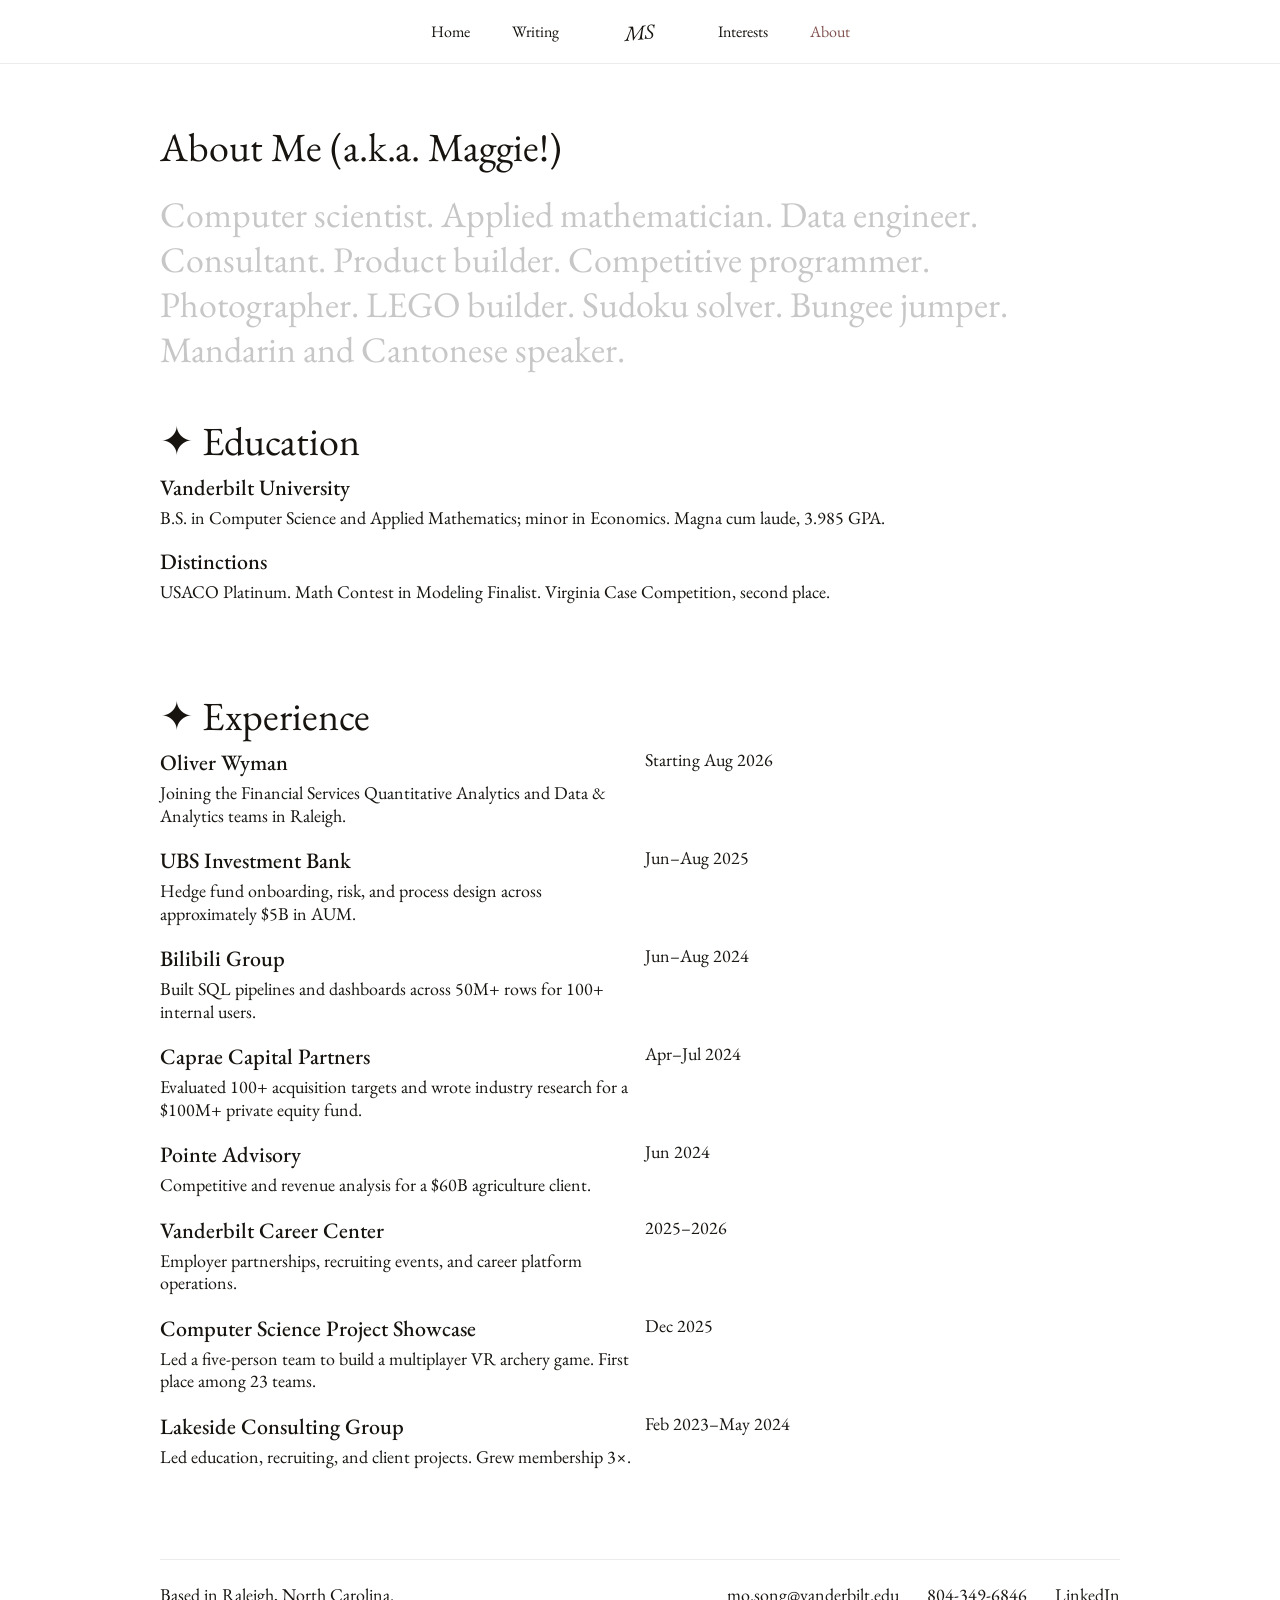
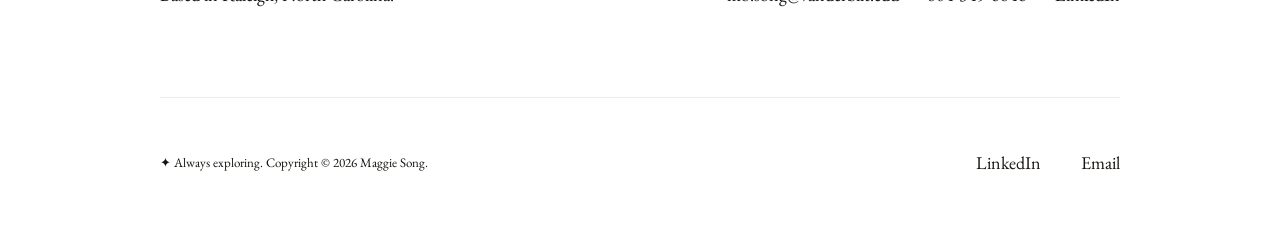
==== about.html @ fc3ee37d "Update" ====
<!DOCTYPE html>
<html lang="en">
<head>
  <meta charset="UTF-8">
  <meta name="viewport" content="width=device-width, initial-scale=1.0">
  <meta name="description" content="About Mo (Maggie) Song—computer scientist, applied mathematician, and incoming Oliver Wyman analyst.">
  <title>About — Maggie Song</title>
  <link rel="stylesheet" href="styles.css">
</head>
<body>
  <header class="site-nav">
    <nav class="nav-inner" aria-label="Primary navigation">
      <a href="index.html">Home</a>
      <a href="writing.html">Writing</a>
      <a class="nav-mark" href="index.html" aria-label="Maggie Song home">MS</a>
      <a href="interests.html">Interests</a>
      <a aria-current="page" href="about.html">About</a>
    </nav>
  </header>

  <main class="page standard-page">
    <h1 class="page-title">About Me (a.k.a. Maggie!)</h1>
    <h2 class="about-lede">Computer scientist. Applied mathematician. Data engineer. Consultant. Product builder. Competitive programmer. Photographer. LEGO builder. Sudoku solver. Bungee jumper. Mandarin and Cantonese speaker.</h2>

    <section class="about-section">
      <h2>✦ Education</h2>
      <div class="education-list">
        <article class="education-item">
          <h3>Vanderbilt University</h3>
          <p>B.S. in Computer Science and Applied Mathematics; minor in Economics. Magna cum laude, 3.985 GPA.</p>
        </article>
        <article class="education-item">
          <h3>Distinctions</h3>
          <p>USACO Platinum. Math Contest in Modeling Finalist. Virginia Case Competition, second place.</p>
        </article>
      </div>
    </section>

    <section class="about-section">
      <h2>✦ Experience</h2>
      <div class="experience-list">
        <article class="experience-item">
          <div>
            <h3>Oliver Wyman</h3>
            <p>Joining the Financial Services Quantitative Analytics and Data &amp; Analytics teams in Raleigh.</p>
          </div>
          <time>Starting Aug 2026</time>
        </article>
        <article class="experience-item">
          <div>
            <h3>UBS Investment Bank</h3>
            <p>Hedge fund onboarding, risk, and process design across approximately $5B in AUM.</p>
          </div>
          <time>Jun–Aug 2025</time>
        </article>
        <article class="experience-item">
          <div>
            <h3>Bilibili Group</h3>
            <p>Built SQL pipelines and dashboards across 50M+ rows for 100+ internal users.</p>
          </div>
          <time>Jun–Aug 2024</time>
        </article>
        <article class="experience-item">
          <div>
            <h3>Caprae Capital Partners</h3>
            <p>Evaluated 100+ acquisition targets and wrote industry research for a $100M+ private equity fund.</p>
          </div>
          <time>Apr–Jul 2024</time>
        </article>
        <article class="experience-item">
          <div>
            <h3>Pointe Advisory</h3>
            <p>Competitive and revenue analysis for a $60B agriculture client.</p>
          </div>
          <time>Jun 2024</time>
        </article>
        <article class="experience-item">
          <div>
            <h3>Vanderbilt Career Center</h3>
            <p>Employer partnerships, recruiting events, and career platform operations.</p>
          </div>
          <time>2025–2026</time>
        </article>
        <article class="experience-item">
          <div>
            <h3>Computer Science Project Showcase</h3>
            <p>Led a five-person team to build a multiplayer VR archery game. First place among 23 teams.</p>
          </div>
          <time>Dec 2025</time>
        </article>
        <article class="experience-item">
          <div>
            <h3>Lakeside Consulting Group</h3>
            <p>Led education, recruiting, and client projects. Grew membership 3×.</p>
          </div>
          <time>Feb 2023–May 2024</time>
        </article>
      </div>
    </section>

    <section class="about-contact" aria-label="Contact">
      <p>Based in Raleigh, North Carolina.</p>
      <div>
        <a href="mailto:mo.song@vanderbilt.edu">mo.song@vanderbilt.edu</a>
        <a href="tel:+18043496846">804-349-6846</a>
        <a href="https://www.linkedin.com/in/mo-maggie-song/" target="_blank" rel="noopener noreferrer">LinkedIn</a>
      </div>
    </section>
  </main>

  <footer class="page footer">
    <p>✦ Always exploring. Copyright © 2026 Maggie Song.</p>
    <div class="footer-links">
      <a href="https://www.linkedin.com/in/mo-maggie-song/" target="_blank" rel="noopener noreferrer">LinkedIn</a>
      <a href="mailto:mo.song@vanderbilt.edu">Email</a>
    </div>
  </footer>
</body>
</html>
---- styles.css ----
@import url("https://fonts.googleapis.com/css2?family=Allura&family=EB+Garamond:wght@400;500&display=swap");

:root {
  --ink: #171410;
  --muted: #c7c7c7;
  --accent: #80514d;
  --link: #238db3;
  --rule: #ececec;
  --page-width: 960px;
}

* {
  box-sizing: border-box;
}

html {
  scroll-behavior: smooth;
}

body {
  margin: 0;
  background: #fff;
  color: var(--ink);
  font-family: "EB Garamond", Georgia, serif;
  font-size: 18px;
  line-height: 1.25;
  -webkit-font-smoothing: antialiased;
}

a {
  color: var(--link);
  text-decoration: underline;
  text-decoration-thickness: 1px;
  text-underline-offset: 2px;
}

.page {
  width: min(calc(100% - 48px), var(--page-width));
  margin-inline: auto;
}

.site-nav {
  height: 64px;
  border-bottom: 1px solid var(--rule);
}

.nav-inner {
  display: grid;
  grid-template-columns: repeat(5, auto);
  gap: 42px;
  align-items: center;
  justify-content: center;
  height: 100%;
}

.nav-inner a {
  color: var(--ink);
  font-size: 16px;
  line-height: 1;
  text-decoration: none;
}

.nav-inner a:hover,
.nav-inner a[aria-current="page"] {
  color: var(--accent);
}

.nav-mark {
  display: grid;
  width: 75px;
  height: 50px;
  place-items: center;
  font-size: 21px !important;
  font-style: italic;
  letter-spacing: -0.08em;
  transform: rotate(-5deg);
}

h1,
h2,
h3,
h4,
h5,
p {
  margin-top: 0;
}

h1,
h2,
h3,
h4,
h5 {
  font-weight: 400;
}

.home-hero {
  display: grid;
  grid-template-columns: 440px 465px;
  gap: 55px;
  padding-top: 115px;
}

.home-title {
  align-self: end;
  padding-bottom: 8px;
}

.home-title h1 {
  margin-bottom: 0;
  font-size: 40px;
  line-height: 44px;
}

.tagline {
  margin: -3px 0 0;
  color: var(--accent);
  font-size: 36px;
  line-height: 36px;
}

.flourish {
  display: inline-block;
  margin-right: 7px;
  color: var(--ink);
  font-size: 22px;
  transform: rotate(-8deg);
}

.home-photo {
  width: 465px;
  height: 163px;
  border-radius: 15px;
  object-fit: cover;
  object-position: 50% 56%;
}

.home-copy {
  width: 840px;
  margin-top: 58px;
}

.home-copy p {
  margin-bottom: 17px;
}

.home-signature {
  margin: 65px 0 90px;
  font-family: "Allura", cursive;
  font-size: 62px;
  letter-spacing: -0.02em;
  transform: rotate(-3deg);
  transform-origin: left center;
}

.footer {
  display: flex;
  align-items: center;
  justify-content: space-between;
  gap: 40px;
  min-height: 132px;
  border-top: 1px solid var(--rule);
}

.footer p {
  margin: 0;
  font-size: 13px;
}

.footer-links {
  display: flex;
  gap: 40px;
}

.footer-links a {
  color: var(--ink);
  text-decoration: none;
}

.standard-page {
  padding-top: 61px;
}

.page-title {
  margin-bottom: 30px;
  font-size: 40px;
  line-height: 44px;
}

.intro-copy {
  width: 642px;
}

.intro-copy p {
  margin-bottom: 18px;
}

.permissions {
  margin-top: 33px;
  color: #aaa;
  font-size: 13px;
}

.writing-list {
  margin: 110px 0 190px;
}

.writing-item {
  display: grid;
  grid-template-columns: 178px 1fr;
  gap: 30px;
  align-items: center;
  min-height: 102px;
  margin-bottom: 28px;
  color: inherit;
  text-decoration: none;
}

.writing-thumb,
.writing-placeholder {
  width: 178px;
  height: 100px;
  border: 1px solid var(--rule);
  border-radius: 13px;
  object-fit: cover;
}

.writing-item h2 {
  margin: 0;
  color: #666;
  font-size: 24px;
  line-height: 24px;
}

.writing-item time {
  display: block;
  color: #888;
  font-size: 18px;
  line-height: 23px;
}

.attention-intro {
  width: 500px;
  margin: 0 auto 66px;
  text-align: center;
}

.attention-intro .page-title {
  margin-bottom: 24px;
}

.attention-intro p {
  margin-bottom: 7px;
}

.attention-section {
  width: 816px;
  margin-bottom: 74px;
}

.attention-section h2 {
  margin-bottom: 41px;
  font-size: 36px;
  line-height: 36px;
}

.attention-section h3 {
  margin: 0 0 13px;
  font-family: Arial, sans-serif;
  font-size: 20px;
  font-weight: 400;
}

.attention-section p {
  margin-bottom: 18px;
}

.about-lede {
  margin: -7px 0 47px;
  color: var(--muted);
  font-size: 36px;
  line-height: 45px;
}

.about-section {
  margin-bottom: 91px;
}

.about-section > h2 {
  margin-bottom: 9px;
  font-size: 40px;
  line-height: 44px;
}

.education-list {
  width: 960px;
}

.education-item {
  margin-bottom: 16px;
}

.education-item h3 {
  margin-bottom: 4px;
  font-size: 22px;
  line-height: 31px;
  font-weight: 500;
}

.education-item p {
  margin: 0;
}

.experience-list {
  width: 960px;
}

.experience-item {
  display: grid;
  grid-template-columns: 475px 1fr;
  gap: 10px;
  margin-bottom: 18px;
}

.experience-item h3 {
  margin-bottom: 4px;
  font-size: 22px;
  line-height: 31px;
  font-weight: 500;
}

.experience-item p {
  margin-bottom: 0;
}

.experience-item time {
  padding-top: 2px;
}

.about-contact {
  display: flex;
  align-items: center;
  justify-content: space-between;
  gap: 32px;
  margin: 8px 0 90px;
  padding-top: 24px;
  border-top: 1px solid var(--rule);
}

.about-contact p {
  margin: 0;
}

.about-contact div {
  display: flex;
  gap: 28px;
}

.about-contact a {
  color: var(--ink);
  text-decoration: none;
}

@media (max-width: 760px) {
  body {
    font-size: 17px;
  }

  .page {
    width: min(calc(100% - 32px), var(--page-width));
  }

  .site-nav {
    height: auto;
  }

  .nav-inner {
    grid-template-columns: repeat(5, auto);
    gap: 0;
    justify-content: space-between;
    min-height: 62px;
    padding: 0 16px;
  }

  .nav-inner a {
    font-size: 14px;
  }

  .nav-mark {
    width: 42px;
    font-size: 18px !important;
  }

  .home-hero {
    grid-template-columns: 1fr;
    gap: 32px;
    padding-top: 65px;
  }

  .home-title {
    order: 2;
  }

  .home-photo {
    width: 100%;
    height: min(43vw, 210px);
  }

  .home-title h1,
  .page-title {
    font-size: 36px;
    line-height: 40px;
  }

  .tagline,
  .attention-section h2,
  .about-lede {
    font-size: 31px;
    line-height: 37px;
  }

  .home-copy,
  .intro-copy,
  .attention-intro,
  .attention-section,
  .education-list,
  .experience-list {
    width: 100%;
  }

  .home-copy {
    margin-top: 48px;
  }

  .writing-list {
    margin-top: 72px;
  }

  .writing-item {
    grid-template-columns: 112px 1fr;
    gap: 18px;
  }

  .writing-thumb,
  .writing-placeholder {
    width: 112px;
    height: 76px;
  }

  .writing-item h2 {
    font-size: 20px;
    line-height: 22px;
  }

  .writing-item time {
    font-size: 15px;
  }

  .attention-intro {
    margin-bottom: 70px;
  }

  .attention-section h3 {
    font-size: 18px;
  }

  .experience-item {
    grid-template-columns: 1fr;
    gap: 0;
    margin-bottom: 28px;
  }

  .about-contact,
  .about-contact div {
    align-items: flex-start;
    flex-direction: column;
  }

  .about-contact {
    gap: 15px;
  }

  .about-contact div {
    gap: 8px;
  }

  .footer {
    align-items: flex-start;
    flex-direction: column;
    justify-content: center;
    gap: 15px;
    padding: 30px 0;
  }
}

@media (prefers-reduced-motion: reduce) {
  html {
    scroll-behavior: auto;
  }
}
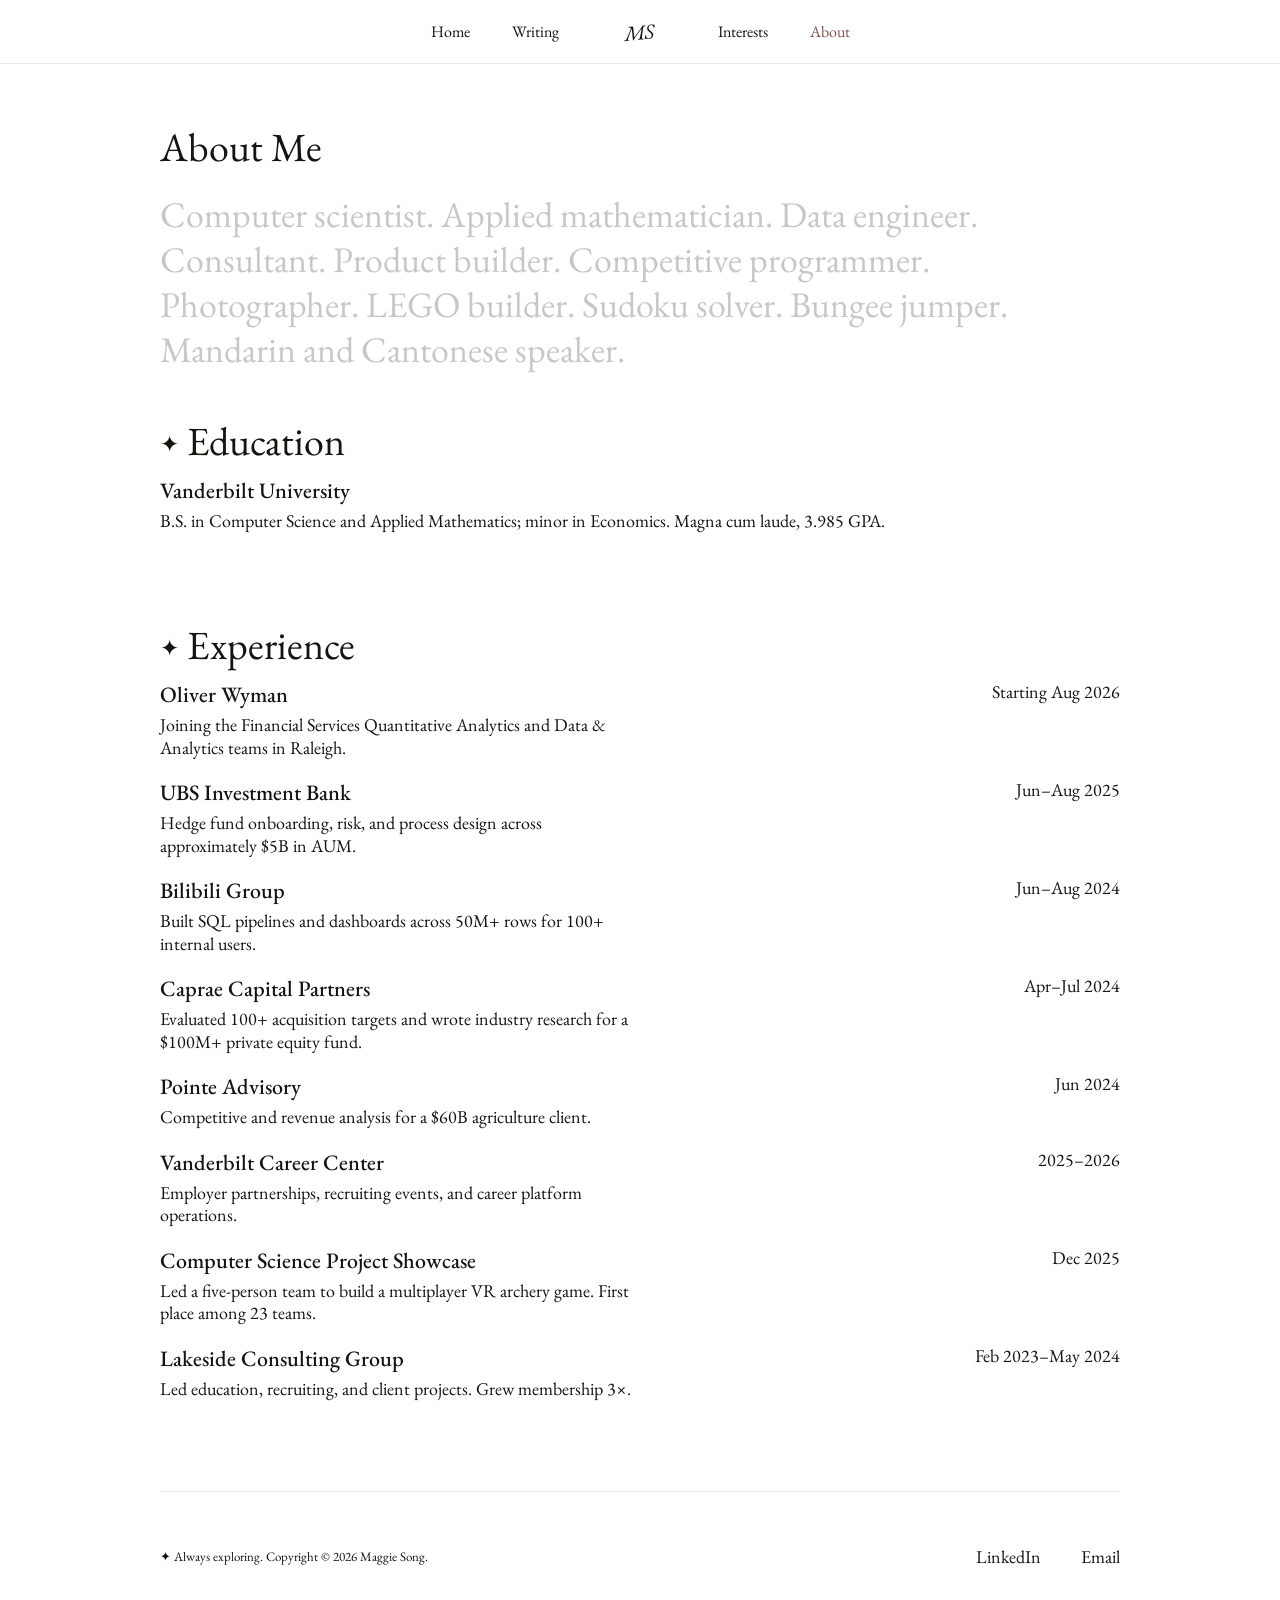
==== commit 2029a356: "Style changes" ====
--- a/about.html
+++ b/about.html
@@ -19,25 +19,21 @@
   </header>
 
   <main class="page standard-page">
-    <h1 class="page-title">About Me (a.k.a. Maggie!)</h1>
+    <h1 class="page-title">About Me</h1>
     <h2 class="about-lede">Computer scientist. Applied mathematician. Data engineer. Consultant. Product builder. Competitive programmer. Photographer. LEGO builder. Sudoku solver. Bungee jumper. Mandarin and Cantonese speaker.</h2>
 
     <section class="about-section">
-      <h2>✦ Education</h2>
+      <h2><span class="section-symbol" aria-hidden="true">✦</span> Education</h2>
       <div class="education-list">
         <article class="education-item">
           <h3>Vanderbilt University</h3>
           <p>B.S. in Computer Science and Applied Mathematics; minor in Economics. Magna cum laude, 3.985 GPA.</p>
         </article>
-        <article class="education-item">
-          <h3>Distinctions</h3>
-          <p>USACO Platinum. Math Contest in Modeling Finalist. Virginia Case Competition, second place.</p>
-        </article>
       </div>
     </section>
 
     <section class="about-section">
-      <h2>✦ Experience</h2>
+      <h2><span class="section-symbol" aria-hidden="true">✦</span> Experience</h2>
       <div class="experience-list">
         <article class="experience-item">
           <div>
@@ -97,15 +93,6 @@
         </article>
       </div>
     </section>
-
-    <section class="about-contact" aria-label="Contact">
-      <p>Based in Raleigh, North Carolina.</p>
-      <div>
-        <a href="mailto:mo.song@vanderbilt.edu">mo.song@vanderbilt.edu</a>
-        <a href="tel:+18043496846">804-349-6846</a>
-        <a href="https://www.linkedin.com/in/mo-maggie-song/" target="_blank" rel="noopener noreferrer">LinkedIn</a>
-      </div>
-    </section>
   </main>
 
   <footer class="page footer">
--- a/styles.css
+++ b/styles.css
@@ -231,11 +231,20 @@
   line-height: 24px;
 }
 
+.writing-item > div {
+  display: grid;
+  grid-template-columns: minmax(0, 1fr) auto;
+  gap: 28px;
+  align-items: baseline;
+}
+
 .writing-item time {
   display: block;
   color: #888;
   font-size: 18px;
   line-height: 23px;
+  text-align: right;
+  white-space: nowrap;
 }
 
 .attention-intro {
@@ -291,6 +300,12 @@
   line-height: 44px;
 }
 
+.section-symbol {
+  display: inline-block;
+  font-size: 0.58em;
+  vertical-align: 0.14em;
+}
+
 .education-list {
   width: 960px;
 }
@@ -333,7 +348,10 @@
 }
 
 .experience-item time {
+  justify-self: end;
   padding-top: 2px;
+  text-align: right;
+  white-space: nowrap;
 }
 
 .about-contact {
@@ -451,8 +469,14 @@
     line-height: 22px;
   }
 
+  .writing-item > div {
+    grid-template-columns: 1fr;
+    gap: 3px;
+  }
+
   .writing-item time {
     font-size: 15px;
+    text-align: right;
   }
 
   .attention-intro {
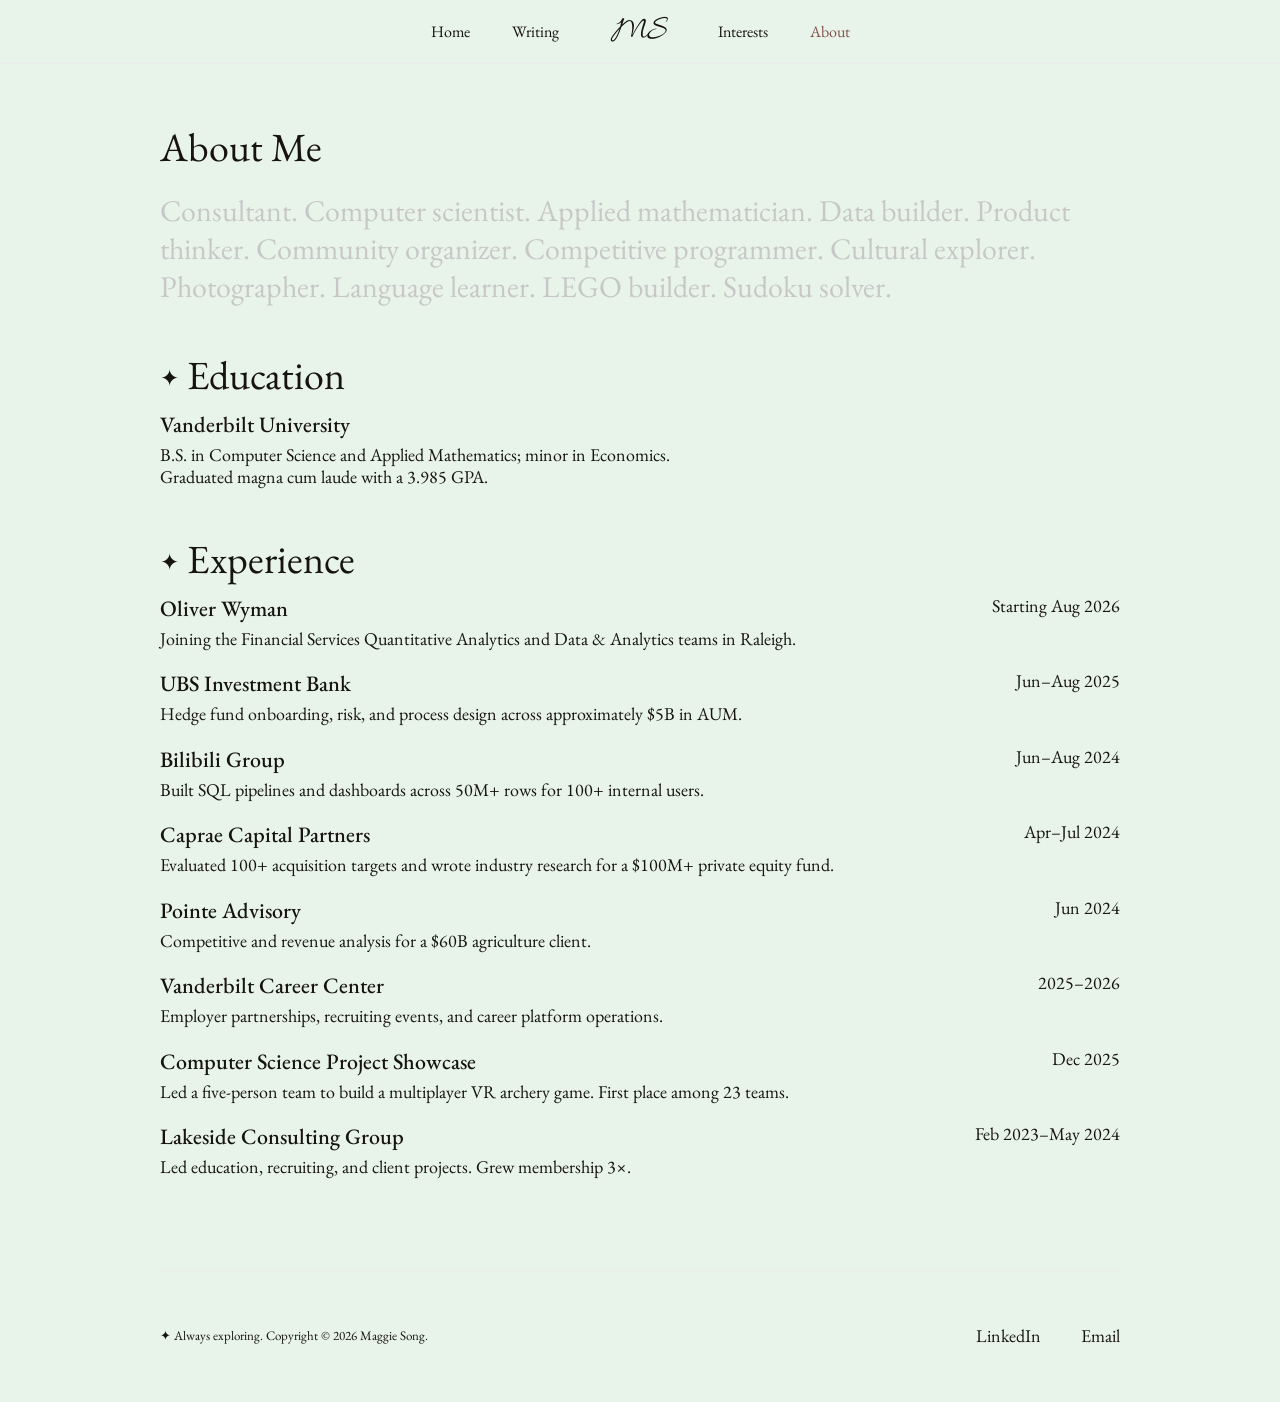
==== commit 2831c8c0: "Content changes" ====
--- a/about.html
+++ b/about.html
@@ -20,14 +20,14 @@
 
   <main class="page standard-page">
     <h1 class="page-title">About Me</h1>
-    <h2 class="about-lede">Computer scientist. Applied mathematician. Data engineer. Consultant. Product builder. Competitive programmer. Photographer. LEGO builder. Sudoku solver. Bungee jumper. Mandarin and Cantonese speaker.</h2>
+    <h2 class="about-lede">Consultant. Computer scientist. Applied mathematician. Data builder. Product thinker. Community organizer. Competitive programmer. Cultural explorer. Photographer. Language learner. LEGO builder. Sudoku solver.</h2>
 
-    <section class="about-section">
+    <section class="about-section education-section">
       <h2><span class="section-symbol" aria-hidden="true">✦</span> Education</h2>
       <div class="education-list">
         <article class="education-item">
           <h3>Vanderbilt University</h3>
-          <p>B.S. in Computer Science and Applied Mathematics; minor in Economics. Magna cum laude, 3.985 GPA.</p>
+          <p>B.S. in Computer Science and Applied Mathematics; minor in Economics.<br>Graduated magna cum laude with a 3.985 GPA.</p>
         </article>
       </div>
     </section>
--- a/styles.css
+++ b/styles.css
@@ -19,7 +19,7 @@
 
 body {
   margin: 0;
-  background: #fff;
+  background: #e8f4ea;
   color: var(--ink);
   font-family: "EB Garamond", Georgia, serif;
   font-size: 18px;
@@ -70,10 +70,10 @@
   width: 75px;
   height: 50px;
   place-items: center;
-  font-size: 21px !important;
-  font-style: italic;
-  letter-spacing: -0.08em;
-  transform: rotate(-5deg);
+  font-family: "Allura", cursive;
+  font-size: 34px !important;
+  letter-spacing: -0.02em;
+  transform: rotate(-3deg);
 }
 
 h1,
@@ -97,7 +97,7 @@
   display: grid;
   grid-template-columns: 440px 465px;
   gap: 55px;
-  padding-top: 115px;
+  padding-top: 70px;
 }
 
 .home-title {
@@ -128,7 +128,7 @@
 
 .home-photo {
   width: 465px;
-  height: 163px;
+  height: 220px;
   border-radius: 15px;
   object-fit: cover;
   object-position: 50% 56%;
@@ -286,12 +286,16 @@
 .about-lede {
   margin: -7px 0 47px;
   color: var(--muted);
-  font-size: 36px;
-  line-height: 45px;
+  font-size: 30px;
+  line-height: 38px;
 }
 
 .about-section {
   margin-bottom: 91px;
+}
+
+.education-section {
+  margin-bottom: 48px;
 }
 
 .about-section > h2 {
@@ -331,8 +335,8 @@
 
 .experience-item {
   display: grid;
-  grid-template-columns: 475px 1fr;
-  gap: 10px;
+  grid-template-columns: minmax(0, 1fr) auto;
+  gap: 30px;
   margin-bottom: 18px;
 }
 
@@ -345,6 +349,7 @@
 
 .experience-item p {
   margin-bottom: 0;
+  white-space: nowrap;
 }
 
 .experience-item time {
@@ -405,13 +410,13 @@
 
   .nav-mark {
     width: 42px;
-    font-size: 18px !important;
+    font-size: 28px !important;
   }
 
   .home-hero {
     grid-template-columns: 1fr;
     gap: 32px;
-    padding-top: 65px;
+    padding-top: 40px;
   }
 
   .home-title {
@@ -420,7 +425,7 @@
 
   .home-photo {
     width: 100%;
-    height: min(43vw, 210px);
+    height: min(58vw, 240px);
   }
 
   .home-title h1,
@@ -430,10 +435,14 @@
   }
 
   .tagline,
-  .attention-section h2,
-  .about-lede {
+  .attention-section h2 {
     font-size: 31px;
     line-height: 37px;
+  }
+
+  .about-lede {
+    font-size: 26px;
+    line-height: 32px;
   }
 
   .home-copy,
@@ -493,6 +502,10 @@
     margin-bottom: 28px;
   }
 
+  .experience-item p {
+    white-space: normal;
+  }
+
   .about-contact,
   .about-contact div {
     align-items: flex-start;
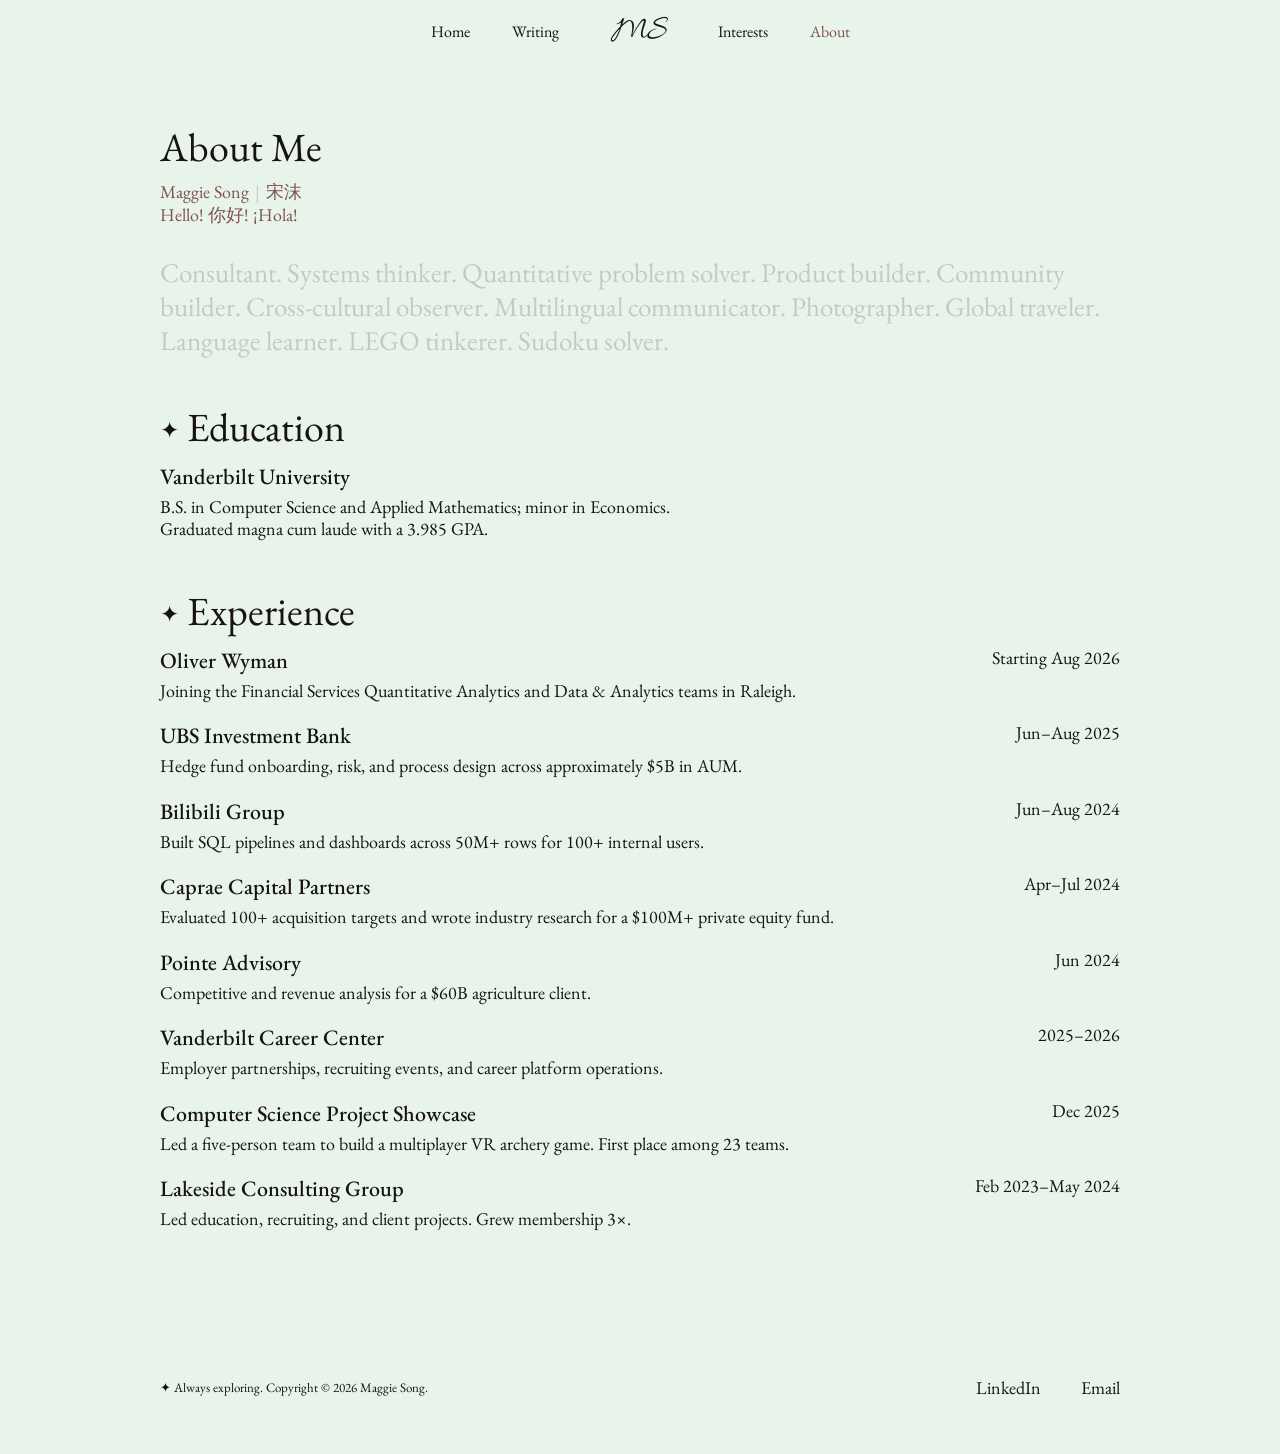
==== commit 6895e8ea: "About update" ====
--- a/about.html
+++ b/about.html
@@ -19,8 +19,12 @@
   </header>
 
   <main class="page standard-page">
-    <h1 class="page-title">About Me</h1>
-    <h2 class="about-lede">Consultant. Computer scientist. Applied mathematician. Data builder. Product thinker. Community organizer. Competitive programmer. Cultural explorer. Photographer. Language learner. LEGO builder. Sudoku solver.</h2>
+    <h1 class="page-title about-page-title">About Me</h1>
+    <div class="about-identity">
+      <p class="about-name">Maggie Song <span aria-hidden="true">|</span> <span lang="zh-Hans">宋沫</span></p>
+      <p class="about-greeting"><span lang="en">Hello!</span> <span lang="zh-Hans">你好!</span> <span lang="es">¡Hola!</span></p>
+    </div>
+    <h2 class="about-lede">Consultant. Systems thinker. Quantitative problem solver. Product builder. Community builder. Cross-cultural observer. Multilingual communicator. Photographer. Global traveler. Language learner. LEGO tinkerer. Sudoku solver.</h2>
 
     <section class="about-section education-section">
       <h2><span class="section-symbol" aria-hidden="true">✦</span> Education</h2>
--- a/styles.css
+++ b/styles.css
@@ -283,11 +283,32 @@
   margin-bottom: 18px;
 }
 
+.about-page-title {
+  margin-bottom: 12px;
+}
+
+.about-identity {
+  margin-bottom: 30px;
+}
+
+.about-name,
+.about-greeting {
+  margin: 0;
+  color: var(--accent);
+  font-family: "EB Garamond", "Songti SC", "Noto Serif CJK SC", serif;
+  font-size: 18px;
+}
+
+.about-name span[aria-hidden="true"] {
+  margin-inline: 2px;
+  color: var(--muted);
+}
+
 .about-lede {
-  margin: -7px 0 47px;
+  margin: 0 0 47px;
   color: var(--muted);
-  font-size: 30px;
-  line-height: 38px;
+  font-size: 27px;
+  line-height: 34px;
 }
 
 .about-section {
@@ -441,8 +462,13 @@
   }
 
   .about-lede {
-    font-size: 26px;
-    line-height: 32px;
+    font-size: 23px;
+    line-height: 29px;
+  }
+
+  .about-name,
+  .about-greeting {
+    font-size: 17px;
   }
 
   .home-copy,
